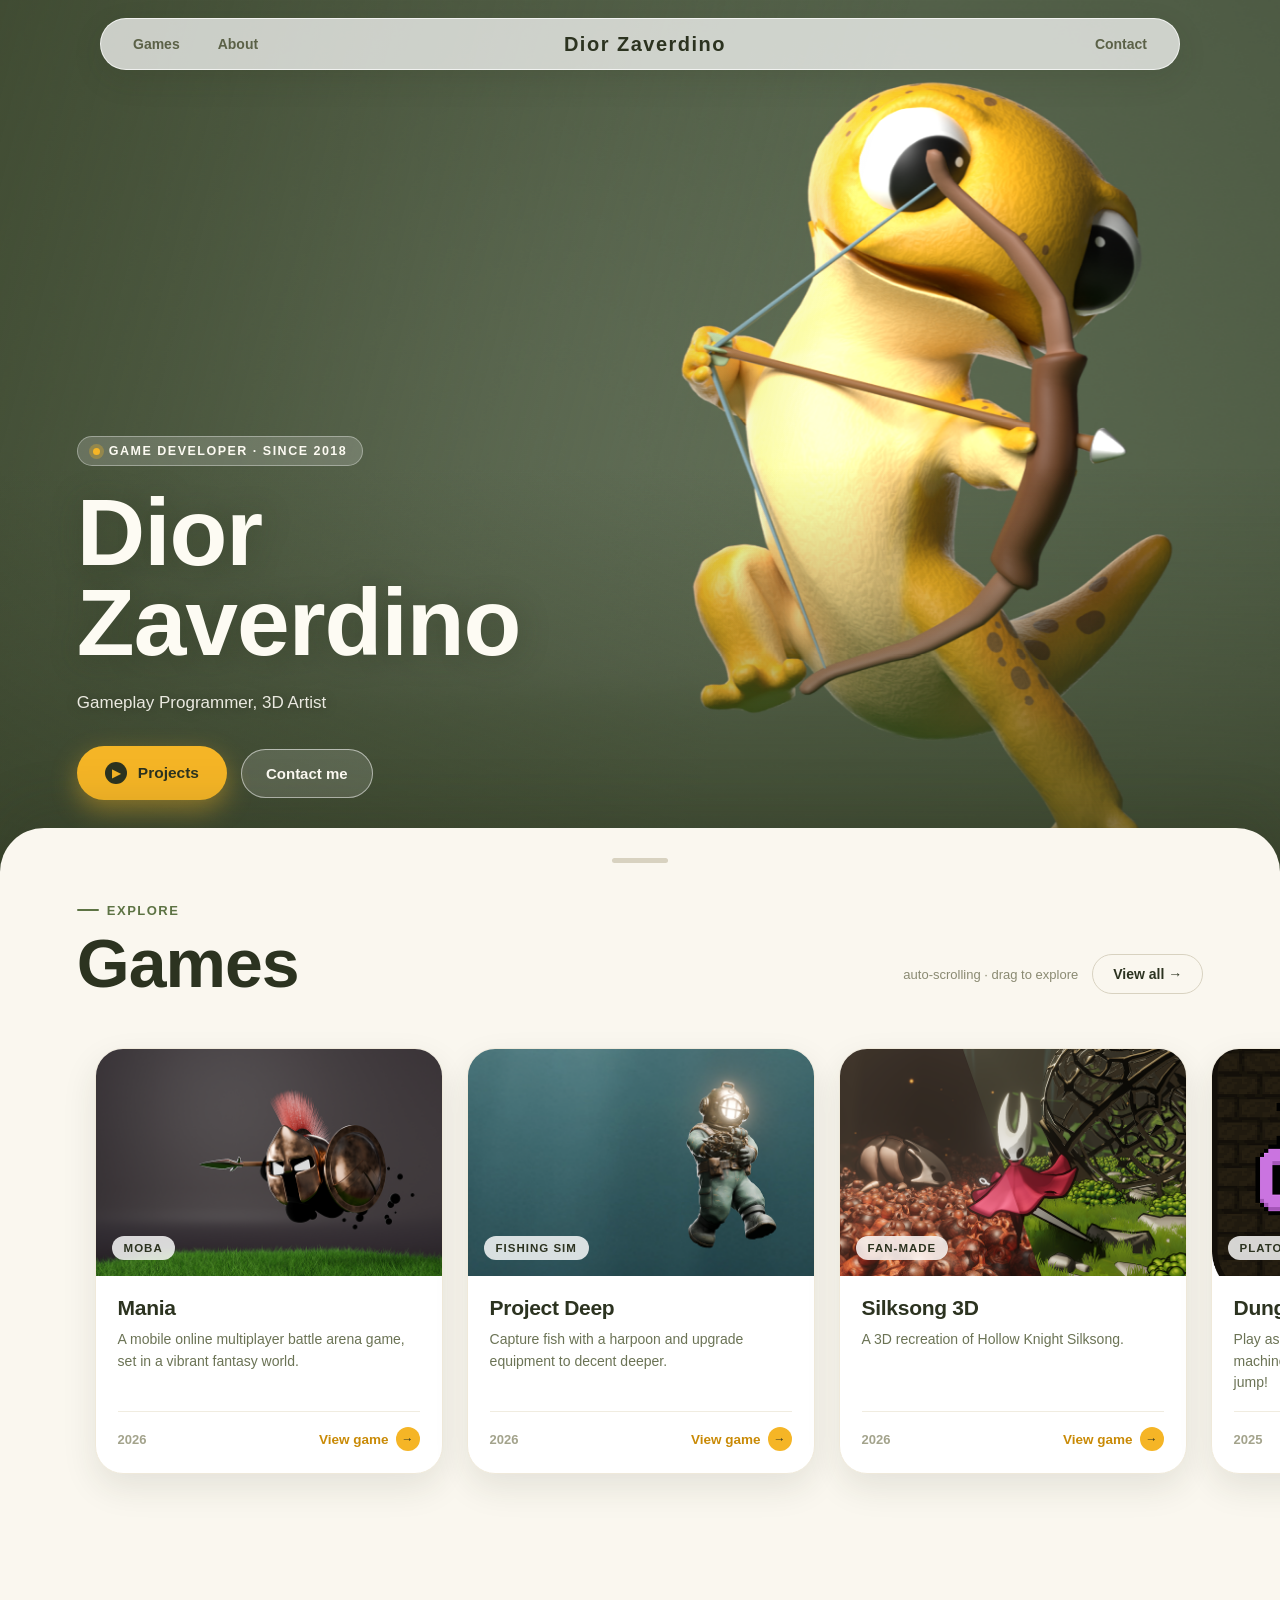
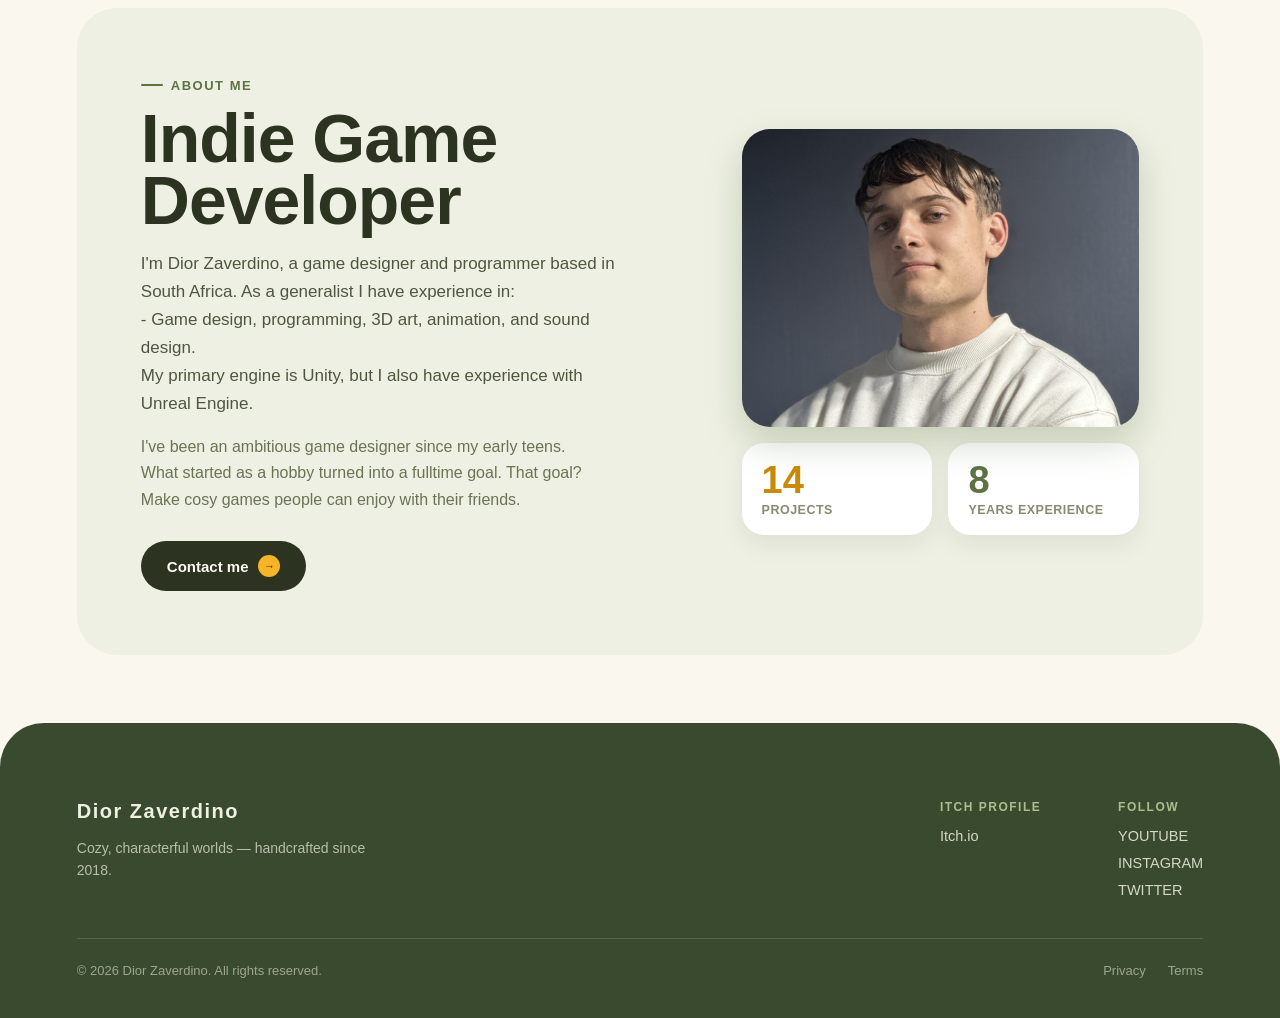
==== index.html @ ed62181d "Add files via upload" ====
<!DOCTYPE html>
<html>

<head>
  <meta charset="utf-8">
  <meta name="viewport" content="width=device-width, initial-scale=1">

  <link rel="preconnect" href="https://fonts.googleapis.com">
  <link rel="preconnect" href="https://fonts.gstatic.com" crossorigin>
  <link href="https://fonts.googleapis.com/css2?family=Fredoka:wght@400;500;600;700&family=Plus+Jakarta+Sans:wght@400;500;600;700&display=swap">

  <link rel="stylesheet" href="styles.css">

</head>

<body>
  
    <div id="wp-main">

      <!-- ===== NAV BAR ===== -->
      <header id="wp-navheader">
        <div id="wp-navbar">

          <nav class="wp-nav wp-navL">
            <a href="#wp-games" class="wp-navbutton">Games</a>
            <a href="#about" class="wp-navbutton">About</a>
          </nav>

          <!-- logo -->
          <a href="#" id="wp-logo">
            <span class="wp-logomark">

            </span>
            <span class="wp-wordmark">Dior Zaverdino</span>
          </a>
           
          <nav class="wp-nav wp-navR">
            <a href="pages/contactpage.html" class="wp-navbutton">Contact</a>
          </nav>

        </div>
      </header>

      <!-- ===== HERO ===== -->
      <section id="wp-hero">

        <!-- Background -->
        <div id="wp-hero-bg"></div>

        <!-- left + bottom legibility scrim -->
        <div class="wp-hero-scrim"></div>
        <div class="wp-hero-scrim-btm"></div>

        <!-- Bottom Left text (H2 + H1 + p + 2 buttons)-->
        <div id="wp-hero-text">
          <div class="wp-herotext1 wp-hero-textin">
            <span id="wp-herodot"></span>
            GAME DEVELOPER · SINCE 2018
          </div>
          <h1 class="wp-hero-textin">
            Dior Zaverdino
          </h1>
          <p class="wp-hero-textin">
            Gameplay Programmer, 3D Artist
          </p>
          <div class="wp-hero-buttons wp-hero-textin">
            <a href="pages/gamelibrary.html" id="wp-hero-button1">
              <span class="wp-ico wp-ico--22 wp-ico--dark">▶</span>
              Projects
            </a>
            <a href="pages/contactpage.html" id="wp-hero-button2">
              Contact me
            </a>
          </div>
        </div>

        <!-- scroll prompt 
        <div id="wp-hero-scrollprompt">
          SCROLL
          <span class="wp-ico wp-ico--26 wp-ico--ring">↓</span>
        </div> -->
      </section>

      <!-- ===== GAMES ===== -->
      <section id="wp-games">

        <div id="wp-games-bar"></div>

        <!-- heading row -->
        <div class="wp-reveal wp-games-head">
          <div>
            <div class="wp-eyebrow">
              <span class="wp-eyebrow-dash"></span>
              EXPLORE
            </div>
            <h2>Games</h2>
          </div>
          <div class="wp-games-head-right">
            <span class="wp-games-meta">auto-scrolling · drag to explore</span>
            <a href="pages/gamelibrary.html" class="wp-btn-outline">View all →</a>
          </div>
        </div>

        <!-- side-scroll cards (auto-scroll + loop + drag) -->
        <div class="wp-scroll wp-games-scroller wp-reveal">
          <div class="wp-games-scroller-inner">

          <template class="wp-card-template">
            <a href="" class="wp-card-link wp-card">
              <!-- card key art -->
              <div class="wp-card-art">
                <span class="wp-card-tag">Game Tag</span>
              </div>
              <!-- card body -->
              <div class="wp-card-body">
                <div class="wp-heading wp-card-title">Title</div>
                <p class="wp-card-desc">Description</p>
                <div class="wp-card-foot">
                  <span class="wp-card-year">Year</span>
                  <span class="wp-card-cta">View game
                    <span class="wp-ico wp-ico--24 wp-ico--yellow">→</span>
                  </span>
                </div>
              </div>
            </a>
          </template>

          </div>
        </div>

        <!-- ===== ABOUT ===== -->
        <div id="about" class="wp-reveal wp-about-wrap">
          <div id="wp-about-grid">
            <div>
              <div class="wp-eyebrow">
                <span class="wp-eyebrow-dash"></span>ABOUT ME
              </div>
              <h2 class="wp-heading wp-about-title">
                Indie Game Developer
              </h2>
              <p class="wp-about-lead">
                I'm Dior Zaverdino, a game designer and programmer based in South Africa.
                As a generalist I have experience in: <br>
                 - Game design, programming, 3D art, animation, and sound design. <br>
                My primary engine is Unity, but I also have experience with Unreal Engine.
              </p>
              <p class="wp-about-text">
                I've been an ambitious game designer since my early teens.
                What started as a hobby turned into a fulltime goal.
                That goal? Make cosy games people can enjoy with their friends.
              </p>
              <a href="pages/contactpage.html" class="wp-btn wp-btn--dark wp-cta-about">Contact me
                <span class="wp-ico wp-ico--22 wp-ico--yellow">→</span>
              </a>
            </div>
            <div class="wp-about-col">
              <div id="wp-about-photo"></div>
              <div class="wp-stat-row">
                <div class="wp-stat">
                  <div class="wp-heading wp-stat-num wp-stat-num--amber">14</div>
                  <div class="wp-stat-label">PROJECTS</div>
                </div>
                <div class="wp-stat">
                  <div class="wp-heading wp-stat-num wp-stat-num--green">8</div>
                  <div class="wp-stat-label">YEARS EXPERIENCE</div>
                </div>
              </div>
            </div>
          </div>
        </div>
      </section>

      <!-- ===== FOOTER ===== -->
      <footer class="wp-footer">
        <div class="wp-reveal wp-footer-top">
          <div class="wp-footer-brand">
            <div class="wp-footer-logo">
              <span class="wp-wordmark">Dior Zaverdino</span>
            </div>
            <p class="wp-footer-tag">Cozy, characterful
              worlds — handcrafted since 2018.</p>
          </div>
          <div class="wp-footer-cols">
            <div class="wp-footer-col">
              <span class="wp-footer-coltitle">ITCH PROFILE</span>
                <a href="https://abovetuna.itch.io/" class="wp-footer-link">Itch.io</a>
            </div>
            <div class="wp-footer-col">
              <span class="wp-footer-coltitle">FOLLOW</span>
              <a href="https://www.youtube.com/@abovetuna" class="wp-footer-link">YOUTUBE</a>
              <a href="https://www.instagram.com/abovetuna/" class="wp-footer-link">INSTAGRAM</a>
              <a href="https://twitter.com/abovetuna1" class="wp-footer-link">TWITTER</a>
            </div>
          </div>
        </div>
        <div class="wp-footer-bottom">
          <span>© 2026 Dior Zaverdino. All rights reserved.</span>
          <span class="wp-footer-legal"><a href="#">Privacy</a><a href="#">Terms</a></span>
        </div>
      </footer>

    </div>

    <script src="scripts/home.js" type="module"></script>
    <script src="scripts/data.js" type="module"></script>

</body>

</html>
---- styles.css ----
/*---Tokens---*/
:root {
    /* shared horizontal page gutter, used across every section */
    --wp-gutter: clamp(24px, 6vw, 84px);
}


/*---Page---*/
* {
    box-sizing: border-box;
}
html, body {
    margin: 0;
    padding: 0;
}
body {
    background: #efe9da;
}

#wp-main,
.wp-main {
    position: relative;
    background: #faf7ef;
    color: #2c3320;
    font-family: 'Plus Jakarta Sans', sans-serif;
    overflow-x: hidden;
    min-height: 100vh;
}
.wp-reveal {
    opacity: 0;
    transform: translateY(30px);
    animation: wprise .85s cubic-bezier(.2, .7, .3, 1) both;
}
.wp-reveal.wp-in {
    opacity: 1;
    transform: translateY(0);
}

@keyframes wprise {
    0% { opacity: 0; transform: translateY(30px); }
    100% { opacity: 1; transform: translateY(0); }
}



/*=================================================================
  Reusable components (shared by both pages)
=================================================================*/

/*---Brand: wordmark + concentric "target" logo mark---*/
.wp-wordmark {
    font-family: 'Fredoka', sans-serif;
    font-weight: 700;
    font-size: 20px;
    letter-spacing: 1.5px;
}
/* Fredoka display type for headings & big numbers */
.wp-heading {
    font-family: 'Fredoka', sans-serif;
    font-weight: 600;
}

/*---Section eyebrow label (dash + caption)---*/
.wp-eyebrow {
    display: inline-flex;
    align-items: center;
    gap: 8px;
    color: #5d7344;
    font-size: 13px;
    font-weight: 700;
    letter-spacing: 1.5px;
    margin-bottom: 14px;
}
.wp-eyebrow-dash {
    width: 22px;
    height: 2px;
    background: #5d7344;
    border-radius: 2px;
}

/*---Pill buttons---*/
.wp-btn {
    display: inline-flex;
    align-items: center;
    gap: 10px;
    text-decoration: none;
    font-weight: 600;
    border-radius: 999px;
}
.wp-btn--dark   { background: #2c3320; color: #fdfbf3; }
.wp-btn--yellow { background: #f5b526; color: #2c3320; }
.wp-btn--glass  { background: rgba(255,255,255,.85); color: #2c3320; }

/* outlined pill ("View all") */
.wp-btn-outline {
    display: inline-flex;
    align-items: center;
    text-decoration: none;
    color: #2c3320;
    font-weight: 600;
    font-size: 14px;
    border: 1.5px solid #d8d2c0;
    padding: 11px 20px;
    border-radius: 999px;
    transition: background .16s ease;
}
.wp-btn-outline:hover {
    background: #f1ede1;
}

/* per-button sizing built on .wp-btn */
.wp-cta-about    { padding: 14px 26px; font-size: 15px; transition: transform .18s ease; }
.wp-cta-about:hover { transform: translateY(-3px); }
.wp-cta-wishlist { padding: 16px 28px; font-weight: 700; font-size: 15.5px; box-shadow: 0 12px 28px rgba(44,51,32,.3); }
.wp-cta-trailer  { gap: 9px; padding: 15px 24px; font-size: 15px; }
.wp-cta-navwish  { padding: 9px 20px; font-weight: 700; font-size: 14px; }
/* full-width buy button keeps its own block layout */
.wp-cta-buy {
    display: flex;
    align-items: center;
    justify-content: center;
    gap: 9px;
    text-decoration: none;
    background: #f5b526;
    color: #2c3320;
    padding: 15px;
    margin-top: 22px;
    font-weight: 700;
    font-size: 15px;
    border-radius: 999px;
    box-shadow: 0 10px 24px rgba(245,181,38,.4);
}

/*---Small round icon badge (arrows / play glyphs)---*/
.wp-ico {
    display: inline-flex;
    align-items: center;
    justify-content: center;
    border-radius: 50%;
}
.wp-ico--yellow { background: #f5b526; color: #2c3320; }
.wp-ico--dark   { background: #2c3320; color: #f5b526; }
.wp-ico--light  { background: #f1ede1; }
.wp-ico--ring   { border: 1.5px solid rgba(253,251,243,.7); }
.wp-ico--22 { width: 22px; height: 22px; font-size: 11px; }
.wp-ico--24 { width: 24px; height: 24px; font-size: 12px; }
.wp-ico--26 { width: 26px; height: 26px; font-size: 13px; }


/*=================================================================
  Hero (home page)
=================================================================*/

#wp-hero {
    position: sticky;
    top: 0;
    height: 100vh;
    min-height: 620px;
    overflow: hidden;
    z-index: 1;
    display: flex;
    flex-direction: column;
    justify-content: flex-end;
}

#wp-hero-bg {
    position: absolute;
    inset: -5% -5% -5% -5%;
    background-image: url('assets/hero-archer.png');
    background-size: cover;
    background-position: 72% center;
    will-change: transform;
    transform: scale(1.06);
}

/* legibility scrims */
.wp-hero-scrim {
    position: absolute;
    inset: 0;
    background: linear-gradient(105deg, rgba(60,71,44,.62) 0%, rgba(60,71,44,.28) 34%, rgba(60,71,44,0) 60%);
}
.wp-hero-scrim-btm {
    position: absolute;
    left: 0;
    right: 0;
    bottom: 0;
    height: 48%;
    background: linear-gradient(to top, rgba(52,62,38,.66), rgba(52,62,38,0));
}

#wp-hero-text {
    position: relative;
    z-index: 2;
    padding: 0 var(--wp-gutter) clamp(100px, 9vh, 110px);
    max-width: 760px;
    will-change: transform, opacity;
}
.wp-hero-textin {
    animation-delay: .25s;
    animation: wprise .85s cubic-bezier(.2, .7, .3, 1) both;
}
.wp-herotext1 {
    display: inline-flex;
    align-items: center;
    gap: 9px;
    background: rgba(255,255,255,.18);
    border: 1px solid rgba(255,255,255,.35);
    backdrop-filter: blur(6px);
    -webkit-backdrop-filter: blur(6px);
    color: #fdfbf3;
    font-size: 12.5px;
    font-weight: 600;
    letter-spacing: 1.5px;
    padding: 7px 15px;
    border-radius: 999px;
    margin-bottom: 22px;
}
#wp-herodot {
    width: 7px;
    height: 7px;
    border-radius: 50%;
    background: #f5b526;
    box-shadow: 0 0 0 4px rgba(245,181,38,.3);
}
#wp-hero h1 {
    animation-delay: .4s;
    font-family: 'Fredoka', sans-serif;
    font-weight: 600;
    font-size: clamp(48px, 7.4vw, 102px);
    line-height: .95;
    margin: 0 0 22px;
    color: #fdfbf3;
    text-shadow: 0 2px 30px rgba(40,48,28,.35);
    letter-spacing: -1px;
}
#wp-hero p {
    animation-delay: .55s;
    margin: 0 0 30px;
    max-width: 440px;
    font-size: 17px;
    line-height: 1.55;
    color: rgba(253,251,243,.9);
    text-shadow: 0 1px 12px rgba(40,48,28,.4);
}

.wp-hero-buttons {
    display: flex;
    align-items: center;
    gap: 14px;
    flex-wrap: wrap;
    animation-delay: .7s;
}
#wp-hero-button1 {
    display: inline-flex;
    align-items: center;
    gap: 11px;
    background: #f5b526;
    color: #2c3320;
    text-decoration: none;
    padding: 16px 28px;
    font-weight: 700;
    font-size: 15.5px;
    border-radius: 999px;
    box-shadow: 0 10px 26px rgba(245,181,38,.45);
    transition: transform .18s ease, box-shadow .18s ease;
}
#wp-hero-button1:hover {
    transform: translateY(-3px);
    box-shadow: 0 16px 34px rgba(245,181,38,.55);
}
#wp-hero-button1::selection {
    color: #2c3320;
    border-radius: 999px;
    background: #f5b526;
}
#wp-hero-button2 {
    display: inline-flex;
    align-items: center;
    gap: 9px;
    background: rgba(255,255,255,.14);
    border: 1.5px solid rgba(255,255,255,.55);
    color: #fdfbf3;
    text-decoration: none;
    padding: 15px 24px;
    font-weight: 600;
    font-size: 15px;
    border-radius: 999px;
    backdrop-filter: blur(6px);
    -webkit-backdrop-filter: blur(6px);
    transition: background .18s ease;
}
#wp-hero-button2:hover {
    background: rgba(255,255,255,.26);
}
#wp-hero-button2::selection {
    color: #fdfbf3;
    border-radius: 999px;
    background: rgba(255,255,255,.55);
}

#wp-hero-scrollprompt {
    position: absolute;
    bottom: 36px;
    left: 50%;
    transform: translateX(-50%);
    display: flex;
    flex-direction: column;
    align-items: center;
    gap: 6px;
    color: rgba(253,251,243,.85);
    font-size: 11px;
    font-weight: 600;
    letter-spacing: 2px;
    animation: wpbob 1.9s ease-in-out infinite;
}


/*=================================================================
  Header capsule / nav (shared by both pages)
=================================================================*/
#wp-navheader {
    position: fixed;
    top: 18px;
    left: 50%;
    transform: translateX(-50%);
    z-index: 40;
    width: min(1080px, calc(100% - 28px));
    animation: wpdrop .7s cubic-bezier(.2,.7,.3,1) .15s both;
}
#wp-navbar {
    display: grid;
    grid-template-columns: 1fr auto 1fr;
    align-items: center;
    gap: 16px;
    background: rgba(255,255,255,.72);
    backdrop-filter: blur(14px);
    -webkit-backdrop-filter: blur(14px);
    border: 1px solid rgba(255,255,255,.7);
    border-radius: 28px;
    padding: 9px 16px;
    box-shadow: 0 10px 30px rgba(44,51,32,.12);
}
#wp-logo {
    display: flex;
    align-items: center;
    gap: 10px;
    justify-self: center;
    text-decoration: none;
    color: #2c3320;
}
.wp-nav{
    display: flex;
    align-items: center;
    gap: 6px;
}
.wp-navL {
    justify-self: start;
}
.wp-navR {
    justify-self: end;
}
.wp-navbutton {
    text-decoration: none;
    color: #5b6147;
    font-size: 14px;
    font-weight: 600;
    padding: 8px 16px;
    border-radius: 999px;
}
.wp-navbutton:hover {
    background: #f1ede1;
    color: #2c3320;
}
.wp-navbutton::selection {
    color: #2c3320;
    border-radius: 999px;
    background: #f5b526;
}
/* game-page nav: "All games" back link */
.wp-navlink-back {
    display: inline-flex;
    align-items: center;
    gap: 9px;
    text-decoration: none;
    color: #2c3320;
    font-size: 14px;
    font-weight: 600;
}


/*=================================================================
  Games section + cards (home page)
=================================================================*/
/*---Horizontal scroller (games + screenshots)---*/
.wp-scroll {
    display: flex;
    overflow-x: auto;
}
.wp-scroll::-webkit-scrollbar {
    height: 0;
}
.wp-games-scroller {
    gap: 24px;
    padding: 16px var(--wp-gutter) 28px;
    cursor: grab;
    user-select: none;
}
.wp-games-scroller-inner {
    display: flex;
    gap: 24px;
    padding: 16px var(--wp-gutter) 28px;
    cursor: grab;
    user-select: none;
    -webkit-user-drag: none;
}
/* while actively dragging the row, show the grabbing cursor */
.wp-games-scroller-inner.is-grabbing {
    cursor: grabbing;
}

#wp-games {
    position: relative;
    z-index: 2;
    margin-top: -8vh;
    background: #faf7ef;
    border-radius: 44px 44px 0 0;
    box-shadow: 0 -22px 50px rgba(44,51,32,.16);
    padding: 14px 0 96px;
}
#wp-games-bar {
    width: 56px;
    height: 5px;
    background: #d8d2c0;
    border-radius: 999px;
    margin: 16px auto 0;
}
#wp-games h2 {
    font-family: 'Fredoka', sans-serif;
    font-weight: 600;
    font-size: clamp(40px, 5.5vw, 68px);
    line-height: .92;
    margin: 0;
    letter-spacing: -1px;
}

.wp-games-head {
    display: flex;
    align-items: flex-end;
    justify-content: space-between;
    gap: 20px;
    padding: 34px var(--wp-gutter) 22px;
    flex-wrap: wrap;
}
.wp-games-head-right {
    display: flex;
    align-items: center;
    gap: 14px;
}
.wp-games-meta {
    font-size: 13px;
    color: #8a8a72;
    font-weight: 500;
}

/* game card */
.wp-card {
    flex: 0 0 348px;
    text-decoration: none;
    color: #2c3320;
    background: #ffffff;
    border-radius: 28px;
    display: flex;
    flex-direction: column;
    overflow: hidden;
    box-shadow: 0 14px 34px rgba(44,51,32,.1);
    border: 1px solid #efe9da;
    transition: transform .22s cubic-bezier(.2,.7,.3,1), box-shadow .22s ease;
}
.wp-card:hover {
    transform: translateY(-7px);
    box-shadow: 0 26px 50px rgba(44,51,32,.18);
}
.wp-card-link {
    text-decoration: none;
    user-select: none;
    -webkit-user-drag: none;
}
.wp-card-art {
    position: relative;
    aspect-ratio: 16 / 10.5;

    background: rgb(68, 149, 68);
    background-size: cover;
    background-position: center center;
    background-repeat: no-repeat;
    background-attachment: fixed;

    display: flex;
    align-items: flex-end;
    padding: 16px;
    overflow: hidden;
}
.wp-card-tag {
    position: relative;
    font-size: 11.5px;
    font-weight: 700;
    letter-spacing: 1px;
    color: #2c3320;
    background: rgba(255,255,255,.82);
    backdrop-filter: blur(4px);
    -webkit-backdrop-filter: blur(4px);
    padding: 6px 12px;
    border-radius: 999px;
}
.wp-card-body {
    padding: 20px 22px 22px;
    display: flex;
    flex-direction: column;
    gap: 9px;
    flex: 1;
}
.wp-card-title {
    font-size: 21px;
    letter-spacing: -.3px;
}
.wp-card-desc {
    margin: 0;
    font-size: 14px;
    line-height: 1.55;
    color: #6b7355;
    flex: 1;
}
.wp-card-foot {
    display: flex;
    align-items: center;
    justify-content: space-between;
    margin-top: 8px;
    padding-top: 15px;
    border-top: 1px solid #f0ece0;
}
.wp-card-year {
    font-size: 13px;
    color: #a3a38c;
    font-weight: 600;
}
.wp-card-cta {
    display: inline-flex;
    align-items: center;
    gap: 7px;
    font-size: 13.5px;
    font-weight: 700;
    color: #c98a06;
}


/*=================================================================
  About section (home page)
=================================================================*/
.wp-about-wrap {
    margin-top: 78px;
    padding: 0 var(--wp-gutter);
}
#wp-about-grid {
    background: #eef0e3;
    border-radius: 40px;
    padding: clamp(34px, 5vw, 64px);
    display: grid;
    grid-template-columns: 1.35fr 1fr;
    gap: clamp(32px, 5vw, 64px);
    align-items: center;
}
.wp-about-title {
    font-size: clamp(34px, 4.4vw, 56px);
    line-height: 1;
    margin: 0px;
    letter-spacing: -1px;
}
.wp-about-lead {
    margin: 18px 0 16px;
    font-size: 17px;
    line-height: 1.65;
    color: #4f5640;
    max-width: 52ch;
}
.wp-about-text {
    margin: 0 0 28px;
    font-size: 16px;
    line-height: 1.65;
    color: #6b7355;
    max-width: 52ch;
}
.wp-about-col {
    display: flex;
    flex-direction: column;
    gap: 16px;
}
#wp-about-photo {
    aspect-ratio: 4 / 3;
    border-radius: 28px;
    overflow: hidden;
    background: url('assets/aboutphoto.jpg') no-repeat center center;
    background-size: cover;
    display: flex;
    align-items: center;
    justify-content: center;
    position: relative;
    box-shadow: 0 16px 36px rgba(95,118,72,.28);
}
.wp-about-emoji {
    font-family: 'Fredoka', sans-serif;
    font-size: 56px;
}
.wp-stat-row {
    display: flex;
    gap: 16px;
}
.wp-stat {
    flex: 1;
    background: #fff;
    border-radius: 22px;
    padding: 18px 20px;
    box-shadow: 0 10px 24px rgba(44,51,32,.08);
}
.wp-stat-num {
    font-size: 38px;
    line-height: 1;
}
.wp-stat-num--amber { color: #c98a06; }
.wp-stat-num--green { color: #5d7344; }
.wp-stat-label {
    font-size: 12.5px;
    font-weight: 600;
    color: #8a8a72;
    margin-top: 4px;
    letter-spacing: .5px;
}


/*=================================================================
  Footer (home page)
=================================================================*/
.wp-footer {
    position: relative;
    z-index: 2;
    background: #3a4a2e;
    color: #eef0e3;
    border-radius: 44px 44px 0 0;
    margin-top: -28px;
    padding: clamp(48px, 6vw, 80px) var(--wp-gutter) 40px;
}
.wp-footer-top {
    display: flex;
    align-items: flex-start;
    justify-content: space-between;
    gap: 32px;
    flex-wrap: wrap;
    padding-bottom: 40px;
    border-bottom: 1px solid rgba(255,255,255,.14);
}
.wp-footer-brand {
    max-width: 320px;
}
.wp-footer-logo {
    display: flex;
    align-items: center;
    gap: 10px;
    margin-bottom: 14px;
}
.wp-footer-tag {
    margin: 0;
    font-size: 14px;
    line-height: 1.6;
    color: rgba(238,240,227,.7);
}
.wp-footer-cols {
    display: flex;
    gap: clamp(36px, 6vw, 80px);
    flex-wrap: wrap;
}
.wp-footer-col {
    display: flex;
    flex-direction: column;
    gap: 11px;
}
.wp-footer-coltitle {
    font-size: 12px;
    font-weight: 700;
    letter-spacing: 1.5px;
    color: #aebd8f;
    margin-bottom: 3px;
}
.wp-footer-link {
    text-decoration: none;
    color: rgba(238,240,227,.85);
    font-size: 14.5px;
}
.wp-footer-bottom {
    display: flex;
    align-items: center;
    justify-content: space-between;
    gap: 16px;
    flex-wrap: wrap;
    padding-top: 24px;
    font-size: 13px;
    color: rgba(238,240,227,.55);
}
.wp-footer-legal {
    display: flex;
    gap: 22px;
}
.wp-footer-legal a {
    color: rgba(238,240,227,.55);
    text-decoration: none;
}
.wp-footer-link:hover,
.wp-footer-legal a:hover {
    color: #f5b526;
}


/*=================================================================
  Game detail page (pagegame.html)
=================================================================*/

/* entrance animation for hero items */
.wp-hero-in {
    animation: wprise .85s cubic-bezier(.2, .7, .3, 1) both;
}
.wp-delay-1 { animation-delay: .25s; }
.wp-delay-2 { animation-delay: .4s; }
.wp-delay-3 { animation-delay: .55s; }

/* hero */
.wp-game-hero {
    position: relative;
    height: 74vh;
    min-height: 460px;
    overflow: hidden;
    display: flex;
    flex-direction: column;
    justify-content: flex-end;
    background: var(--art);
}
/* parallax background layer — translated on scroll by pagegame.js.
   Mirrors #wp-hero-bg: oversized + scaled so the translate never reveals edges */
#wp-game-hero-bg {
    position: absolute;
    inset: -5% -5% -5% -5%;
    background-size: cover;
    background-position: center;
    background-repeat: no-repeat;
    will-change: transform;
    transform: scale(1.06);
}
.wp-game-hero-scrim {
    position: absolute;
    left: 0;
    right: 0;
    bottom: 0;
    height: 70%;
    background: linear-gradient(to top, rgba(44,51,32,.55), rgba(44,51,32,0));
}
.wp-game-hero-inner {
    position: relative;
    z-index: 2;
    padding: 0 var(--wp-gutter) clamp(40px, 6vh, 64px);
    max-width: 860px;
}
.wp-game-badge {
    display: inline-flex;
    align-items: center;
    gap: 9px;
    background: rgba(255,255,255,.85);
    color: #2c3320;
    font-size: 12.5px;
    font-weight: 700;
    letter-spacing: 1px;
    padding: 7px 15px;
    border-radius: 999px;
    margin-bottom: 18px;
}
.wp-game-title {
    font-size: clamp(48px, 8vw, 96px);
    line-height: .94;
    margin: 0 0 22px;
    color: #fdfbf3;
    letter-spacing: -1.5px;
    text-shadow: 0 2px 26px rgba(40,48,28,.3);
}
.wp-game-actions {
    display: flex;
    align-items: center;
    gap: 14px;
    flex-wrap: wrap;
}

/* overview + details grid */
#wp-detail-grid {
    display: grid;
    grid-template-columns: 1.7fr 1fr;
    gap: clamp(28px, 4vw, 56px);
    padding: clamp(44px, 6vw, 72px) var(--wp-gutter);
    align-items: start;
}
.wp-game-lead {
    font-size: 19px;
    line-height: 1.65;
    margin: 0 0 18px;
    max-width: 56ch;
    color: #3c4430;
}
.wp-game-text {
    font-size: 16px;
    line-height: 1.7;
    margin: 0;
    color: #6b7355;
    max-width: 56ch;
}
.wp-feature-row {
    display: flex;
    gap: 12px;
    flex-wrap: wrap;
    margin-top: 28px;
}
.wp-feature {
    background: #eef0e3;
    color: #4f5640;
    font-size: 13.5px;
    font-weight: 600;
    padding: 10px 18px;
    border-radius: 999px;
}
.wp-detail-card {
    background: #fff;
    border-radius: 28px;
    padding: 26px 26px 28px;
    box-shadow: 0 16px 38px rgba(44,51,32,.1);
    border: 1px solid #efe9da;
}
.wp-detail-title {
    font-size: 12.5px;
    font-weight: 700;
    letter-spacing: 1.5px;
    color: #a3a38c;
    margin-bottom: 18px;
}
.wp-detail-row {
    display: flex;
    justify-content: space-between;
    gap: 12px;
    padding: 12px 0;
    border-bottom: 1px solid #f0ece0;
    font-size: 14.5px;
}
.wp-detail-k { color: #8a8a72; }
.wp-detail-v { font-weight: 700; text-align: right; }

/* screenshots */
.wp-shots-section {
    padding: 8px 0 clamp(56px, 7vw, 88px);
}
.wp-shots-head {
    margin-bottom: 0;
    padding: 0 var(--wp-gutter) 18px;
}
.wp-shots-scroll {
    gap: 18px;
    padding: 0 var(--wp-gutter) 22px;
    scroll-snap-type: x mandatory;
}
.wp-shot {
    scroll-snap-align: start;
    flex: 0 0 min(520px, 80vw);
    aspect-ratio: 16 / 9;
    border-radius: 24px;
    background: var(--shot);
    position: relative;
    overflow: hidden;
    box-shadow: 0 14px 32px rgba(44,51,32,.12);
}

/* footer */
.wp-game-footer {
    background: #3a4a2e;
    color: #eef0e3;
    border-radius: 44px 44px 0 0;
    padding: clamp(40px, 5vw, 64px) var(--wp-gutter);
    display: flex;
    align-items: center;
    justify-content: space-between;
    flex-wrap: wrap;
    gap: 16px;
}
.wp-game-footer-back {
    display: flex;
    align-items: center;
    gap: 10px;
    text-decoration: none;
    color: #eef0e3;
}
.wp-game-copyright {
    font-size: 13px;
    color: rgba(238,240,227,.55);
}


/*=================================================================
  Contact page (contactpage.html)
=================================================================*/
.wp-contact {
    padding: clamp(120px, 16vh, 168px) var(--wp-gutter) clamp(64px, 8vw, 104px);
}
.wp-contact-grid {
    display: grid;
    grid-template-columns: 1fr 1.05fr;
    gap: clamp(36px, 5vw, 72px);
    align-items: start;
    max-width: 1080px;
    margin: 0 auto;
}

/* intro column */
.wp-contact-title {
    font-size: clamp(40px, 5.6vw, 72px);
    line-height: .95;
    margin: 0 0 18px;
    letter-spacing: -1.5px;
}
.wp-contact-lead {
    margin: 0 0 30px;
    font-size: 17px;
    line-height: 1.65;
    color: #4f5640;
    max-width: 46ch;
}
.wp-contact-points {
    list-style: none;
    margin: 0;
    padding: 0;
    display: flex;
    flex-direction: column;
    gap: 16px;
}
.wp-contact-point {
    display: flex;
    align-items: center;
    gap: 12px;
    font-size: 15px;
    color: #4f5640;
}
.wp-contact-point a {
    color: #4f5640;
    text-decoration: none;
    font-weight: 600;
}
.wp-contact-point a:hover {
    color: #c98a06;
}

/* form card */
.wp-contact-card {
    background: #fff;
    border-radius: 32px;
    padding: clamp(26px, 3.4vw, 40px);
    box-shadow: 0 18px 44px rgba(44,51,32,.12);
    border: 1px solid #efe9da;
    display: flex;
    flex-direction: column;
    gap: 18px;
}
.wp-field {
    display: flex;
    flex-direction: column;
    gap: 7px;
}
.wp-label {
    font-size: 13px;
    font-weight: 700;
    letter-spacing: .4px;
    color: #5b6147;
}
.wp-input {
    font-family: inherit;
    font-size: 15px;
    color: #2c3320;
    background: #faf7ef;
    border: 1.5px solid #e4ddca;
    border-radius: 16px;
    padding: 13px 16px;
    width: 100%;
    transition: border-color .16s ease, box-shadow .16s ease, background .16s ease;
}
.wp-input::placeholder {
    color: #a3a38c;
}
.wp-input:focus {
    outline: none;
    background: #fff;
    border-color: #f5b526;
    box-shadow: 0 0 0 4px rgba(245,181,38,.22);
}
.wp-textarea {
    resize: vertical;
    min-height: 120px;
    line-height: 1.55;
}
select.wp-input {
    appearance: none;
    -webkit-appearance: none;
    background-image: url("data:image/svg+xml,%3Csvg xmlns='http://www.w3.org/2000/svg' width='12' height='8' viewBox='0 0 12 8'%3E%3Cpath fill='%235b6147' d='M1 1l5 5 5-5'/%3E%3C/svg%3E");
    background-repeat: no-repeat;
    background-position: right 16px center;
    padding-right: 40px;
    cursor: pointer;
}
.wp-input--invalid {
    border-color: #cf5a3a;
    background: #fff;
}
.wp-input--invalid:focus {
    border-color: #cf5a3a;
    box-shadow: 0 0 0 4px rgba(207,90,58,.18);
}
.wp-error {
    min-height: 15px;
    font-size: 12.5px;
    font-weight: 600;
    color: #cf5a3a;
}
.wp-contact-submit {
    justify-content: center;
    padding: 15px 26px;
    margin-top: 4px;
    font-weight: 700;
    font-size: 15.5px;
    border: none;
    cursor: pointer;
    box-shadow: 0 12px 28px rgba(245,181,38,.4);
    transition: transform .18s ease, box-shadow .18s ease;
}
.wp-contact-submit:hover:not(:disabled) {
    transform: translateY(-2px);
    box-shadow: 0 16px 34px rgba(245,181,38,.5);
}
.wp-contact-submit:disabled {
    opacity: .7;
    cursor: default;
}
.wp-contact-status {
    margin: 2px 0 0;
    min-height: 18px;
    font-size: 14px;
    font-weight: 600;
    color: #6b7355;
}
.wp-contact-status--ok {
    color: #5d7344;
}

@media (max-width: 760px) {
    .wp-contact-grid {
        grid-template-columns: 1fr;
    }
}


/*=================================================================
  Game Library page (gamelibrary.html)
=================================================================*/
.wp-library {
    padding: clamp(120px, 16vh, 168px) var(--wp-gutter) clamp(72px, 9vw, 112px);
    max-width: 1180px;
    margin: 0 auto;
}
.wp-library-head {
    display: flex;
    align-items: flex-end;
    justify-content: space-between;
    gap: 20px;
    flex-wrap: wrap;
    margin-bottom: clamp(28px, 4vw, 44px);
}
.wp-library-title {
    font-size: clamp(40px, 5.6vw, 72px);
    line-height: .95;
    margin: 0;
    letter-spacing: -1.5px;
}

/* vertical, wrapping grid — auto-fills rows of cards */
.wp-library-grid {
    display: grid;
    grid-template-columns: repeat(auto-fill, minmax(320px, 1fr));
    gap: clamp(20px, 2.6vw, 30px);
}
/* card sizing override: the shared .wp-card is built for the horizontal
   scroller (fixed 348px), so let it fill its grid cell here instead */
.wp-library-grid .wp-card {
    flex: initial;
    width: 100%;
}
/* art is shared with the scroller (background-attachment: fixed); in a
   multi-row grid that crops oddly, so pin each card's art to itself */
.wp-library-grid .wp-card-art {
    background-attachment: scroll !important;
}


/*---Other---*/
::selection {
    background: #f5b526;
    color: #2c3320;
}

/*---Page animations---*/
@keyframes wpbob {

    0%,
    100% {
        transform: translateY(0);
    }

    50% {
        transform: translateY(6px);
    }
}
@keyframes wpfloat {

    0%,
    100% {
        transform: translateY(0) rotate(0deg);
    }

    50% {
        transform: translateY(-10px) rotate(3deg);
    }
}
@keyframes wprise {
    from {
        opacity: 0;
        transform: translateY(28px);
    }

    to {
        opacity: 1;
        transform: translateY(0);
    }
}
@keyframes wpdrop {
    from {
        opacity: 0;
        transform: translate(-50%, -16px);
    }

    to {
        opacity: 1;
        transform: translate(-50%, 0);
    }
}


/*---Media Queries---*/

@media (prefers-reduced-motion: reduce) {

    .wp-hero-in,
    .wp-reveal {
        animation: none !important;
        transition: none !important;
        opacity: 1 !important;
        transform: none !important;
    }
}

/* ---- responsive: stack columns, text on its own line ---- */
@media (max-width: 760px) {
    #wp-nav {
        display: flex !important;
        flex-wrap: wrap;
        justify-content: center;
        row-gap: 9px;
        column-gap: 12px;
    }

    #wp-nav .wp-logo {
        order: -1;
        flex-basis: 100%;
        justify-content: center;
    }

    #wp-about-grid {
        grid-template-columns: 1fr !important;
        text-align: left;
    }
}

@media (max-width: 560px) {
    #wp-about-photo {
        aspect-ratio: 16/10 !important;
    }
}
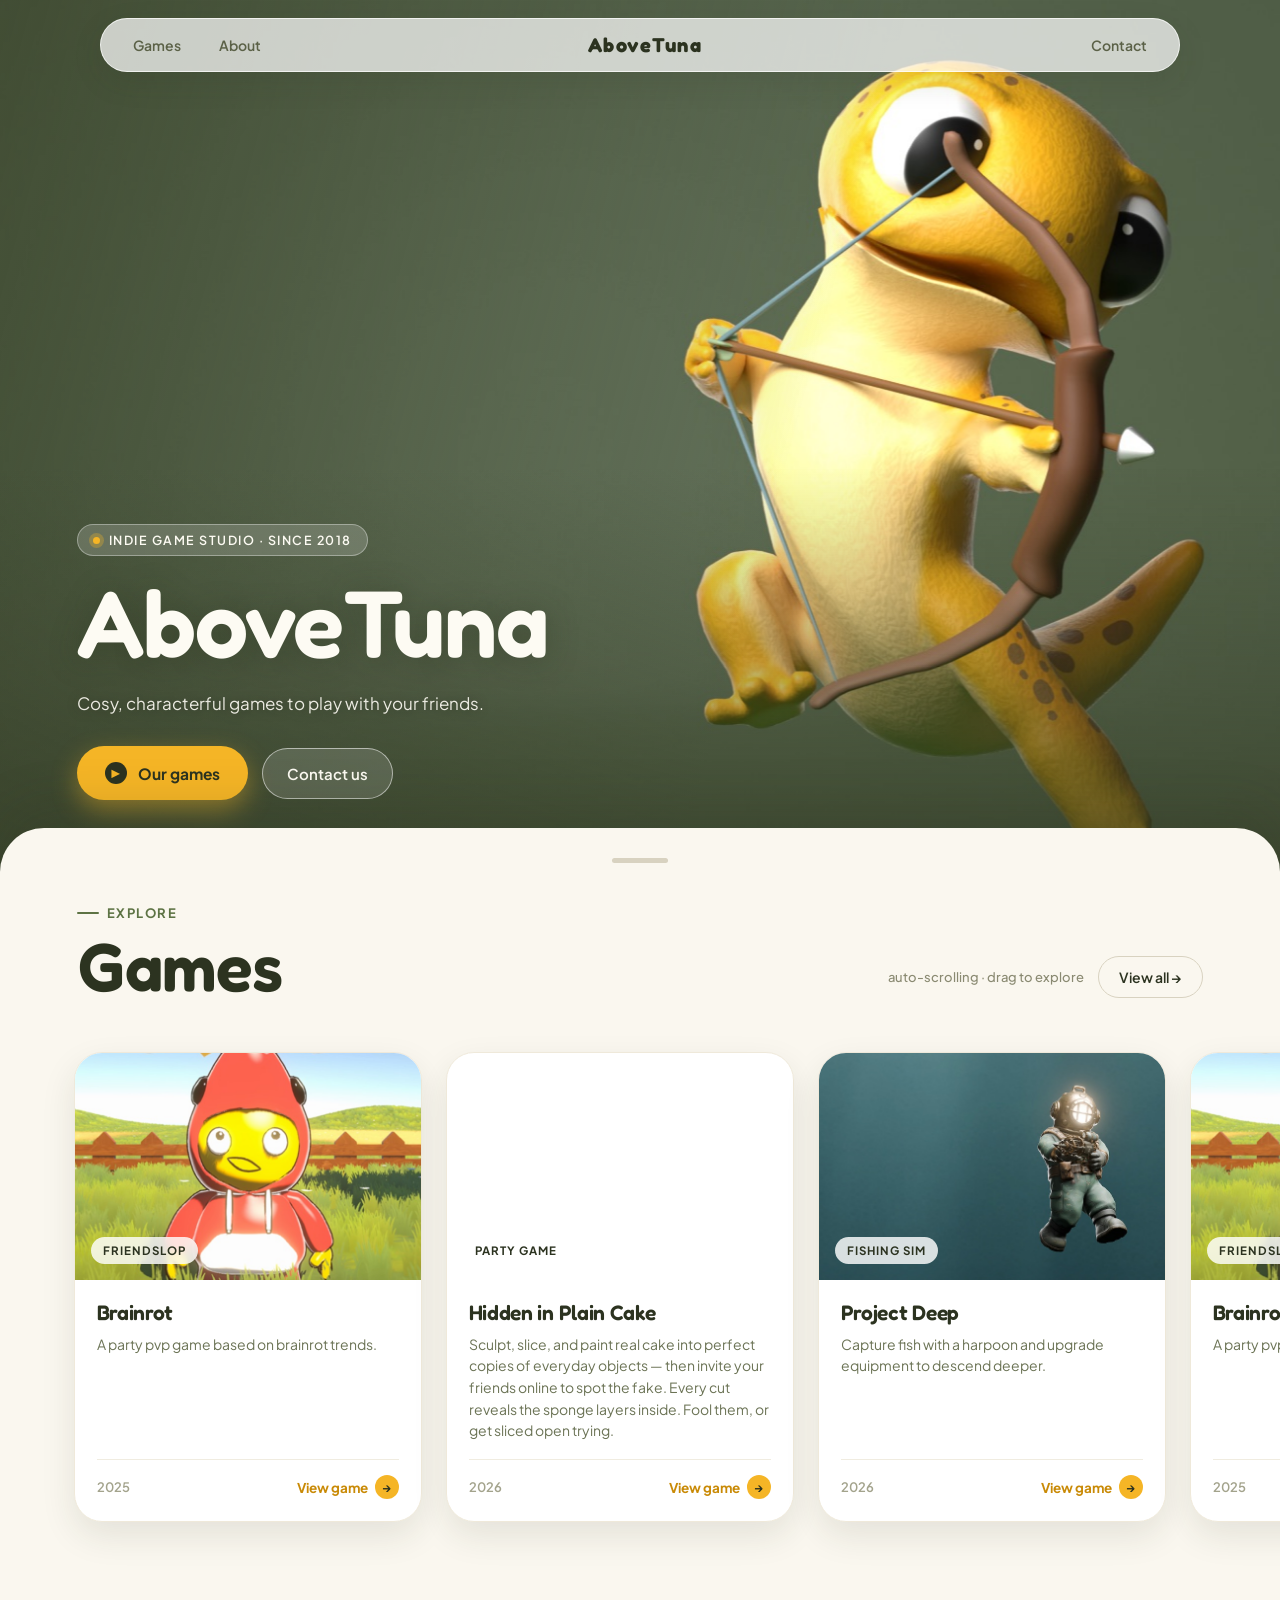
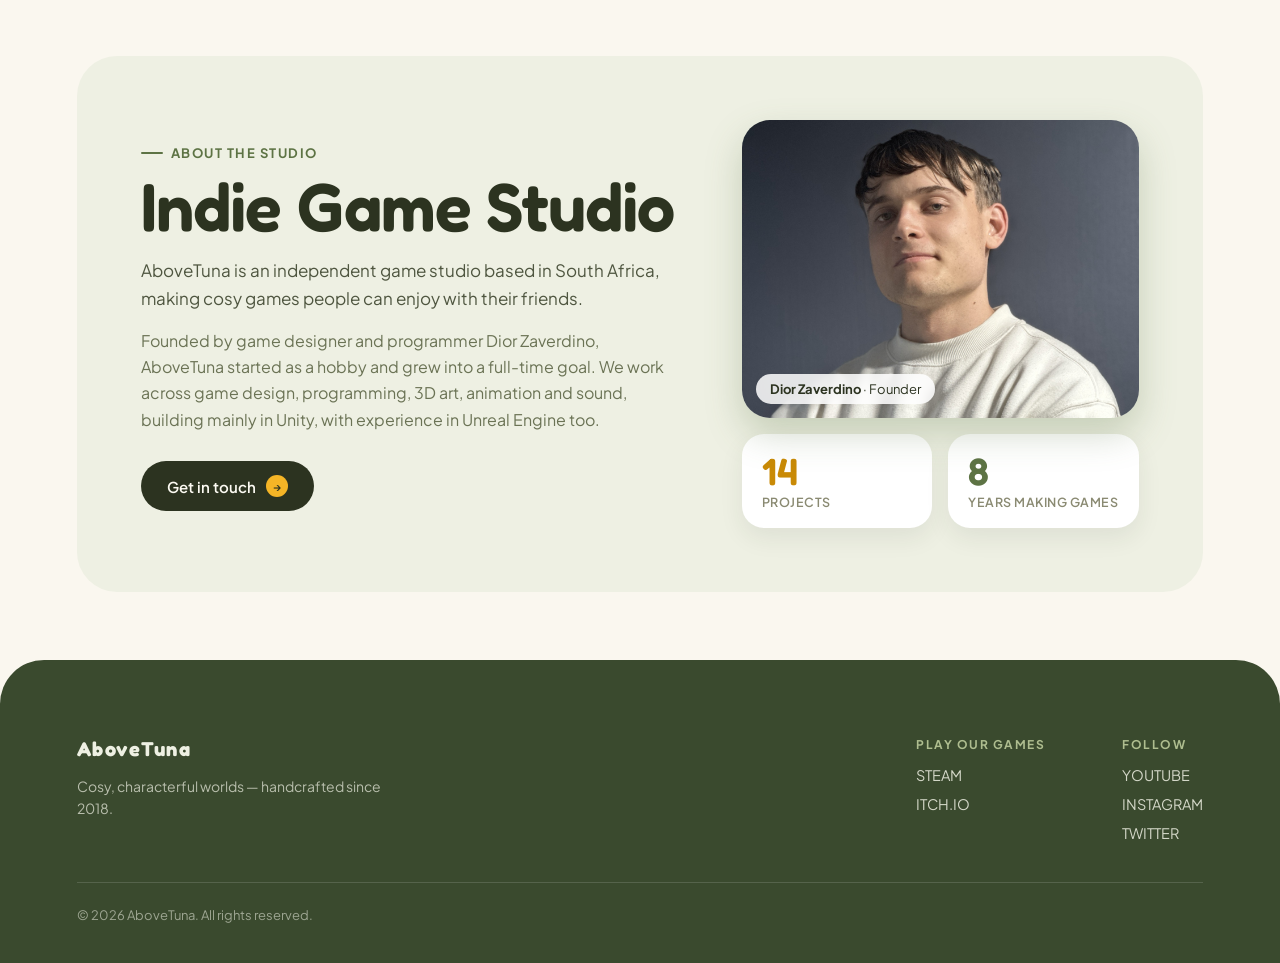
==== commit 43907411: "Rebrand as AboveTuna studio site, refresh games, and fix site issues - Rebrand from a personal portf" ====
--- a/index.html
+++ b/index.html
@@ -1,13 +1,15 @@
 <!DOCTYPE html>
-<html>
+<html lang="en">
 
 <head>
   <meta charset="utf-8">
   <meta name="viewport" content="width=device-width, initial-scale=1">
+  <title>AboveTuna — Indie Game Studio</title>
+  <meta name="description" content="AboveTuna is an independent game studio from South Africa, making cosy, characterful games to play with friends.">
 
   <link rel="preconnect" href="https://fonts.googleapis.com">
   <link rel="preconnect" href="https://fonts.gstatic.com" crossorigin>
-  <link href="https://fonts.googleapis.com/css2?family=Fredoka:wght@400;500;600;700&family=Plus+Jakarta+Sans:wght@400;500;600;700&display=swap">
+  <link href="https://fonts.googleapis.com/css2?family=Fredoka:wght@600;700&family=Plus+Jakarta+Sans:wght@400;500;600;700&display=swap" rel="stylesheet">
 
   <link rel="stylesheet" href="styles.css">
 
@@ -31,7 +33,7 @@
             <span class="wp-logomark">
 
             </span>
-            <span class="wp-wordmark">Dior Zaverdino</span>
+            <span class="wp-wordmark">AboveTuna</span>
           </a>
            
           <nav class="wp-nav wp-navR">
@@ -55,21 +57,21 @@
         <div id="wp-hero-text">
           <div class="wp-herotext1 wp-hero-textin">
             <span id="wp-herodot"></span>
-            GAME DEVELOPER · SINCE 2018
+            INDIE GAME STUDIO · SINCE 2018
           </div>
           <h1 class="wp-hero-textin">
-            Dior Zaverdino
+            AboveTuna
           </h1>
           <p class="wp-hero-textin">
-            Gameplay Programmer, 3D Artist
+            Cosy, characterful games to play with your friends.
           </p>
           <div class="wp-hero-buttons wp-hero-textin">
             <a href="pages/gamelibrary.html" id="wp-hero-button1">
               <span class="wp-ico wp-ico--22 wp-ico--dark">▶</span>
-              Projects
+              Our games
             </a>
             <a href="pages/contactpage.html" id="wp-hero-button2">
-              Contact me
+              Contact us
             </a>
           </div>
         </div>
@@ -133,28 +135,29 @@
           <div id="wp-about-grid">
             <div>
               <div class="wp-eyebrow">
-                <span class="wp-eyebrow-dash"></span>ABOUT ME
+                <span class="wp-eyebrow-dash"></span>ABOUT THE STUDIO
               </div>
               <h2 class="wp-heading wp-about-title">
-                Indie Game Developer
+                Indie Game Studio
               </h2>
               <p class="wp-about-lead">
-                I'm Dior Zaverdino, a game designer and programmer based in South Africa.
-                As a generalist I have experience in: <br>
-                 - Game design, programming, 3D art, animation, and sound design. <br>
-                My primary engine is Unity, but I also have experience with Unreal Engine.
+                AboveTuna is an independent game studio based in South Africa,
+                making cosy games people can enjoy with their friends.
               </p>
               <p class="wp-about-text">
-                I've been an ambitious game designer since my early teens.
-                What started as a hobby turned into a fulltime goal.
-                That goal? Make cosy games people can enjoy with their friends.
+                Founded by game designer and programmer Dior Zaverdino, AboveTuna
+                started as a hobby and grew into a full-time goal. We work across game
+                design, programming, 3D art, animation and sound, building mainly in
+                Unity, with experience in Unreal Engine too.
               </p>
-              <a href="pages/contactpage.html" class="wp-btn wp-btn--dark wp-cta-about">Contact me
+              <a href="pages/contactpage.html" class="wp-btn wp-btn--dark wp-cta-about">Get in touch
                 <span class="wp-ico wp-ico--22 wp-ico--yellow">→</span>
               </a>
             </div>
             <div class="wp-about-col">
-              <div id="wp-about-photo"></div>
+              <div id="wp-about-photo">
+                <span class="wp-founder-tag"><strong>Dior Zaverdino</strong> · Founder</span>
+              </div>
               <div class="wp-stat-row">
                 <div class="wp-stat">
                   <div class="wp-heading wp-stat-num wp-stat-num--amber">14</div>
@@ -162,7 +165,7 @@
                 </div>
                 <div class="wp-stat">
                   <div class="wp-heading wp-stat-num wp-stat-num--green">8</div>
-                  <div class="wp-stat-label">YEARS EXPERIENCE</div>
+                  <div class="wp-stat-label">YEARS MAKING GAMES</div>
                 </div>
               </div>
             </div>
@@ -175,15 +178,16 @@
         <div class="wp-reveal wp-footer-top">
           <div class="wp-footer-brand">
             <div class="wp-footer-logo">
-              <span class="wp-wordmark">Dior Zaverdino</span>
-            </div>
-            <p class="wp-footer-tag">Cozy, characterful
+              <span class="wp-wordmark">AboveTuna</span>
+            </div>
+            <p class="wp-footer-tag">Cosy, characterful
               worlds — handcrafted since 2018.</p>
           </div>
           <div class="wp-footer-cols">
             <div class="wp-footer-col">
-              <span class="wp-footer-coltitle">ITCH PROFILE</span>
-                <a href="https://abovetuna.itch.io/" class="wp-footer-link">Itch.io</a>
+              <span class="wp-footer-coltitle">PLAY OUR GAMES</span>
+              <a href="https://store.steampowered.com/search/?developer=AboveTuna" class="wp-footer-link">STEAM</a>
+              <a href="https://abovetuna.itch.io/" class="wp-footer-link">ITCH.IO</a>
             </div>
             <div class="wp-footer-col">
               <span class="wp-footer-coltitle">FOLLOW</span>
@@ -194,15 +198,14 @@
           </div>
         </div>
         <div class="wp-footer-bottom">
-          <span>© 2026 Dior Zaverdino. All rights reserved.</span>
-          <span class="wp-footer-legal"><a href="#">Privacy</a><a href="#">Terms</a></span>
+          <span>© 2026 AboveTuna. All rights reserved.</span>
         </div>
       </footer>
 
     </div>
 
-    <script src="scripts/home.js" type="module"></script>
-    <script src="scripts/data.js" type="module"></script>
+    <script src="scripts/data.js"></script>
+    <script src="scripts/home.js"></script>
 
 </body>
 
--- a/styles.css
+++ b/styles.css
@@ -32,23 +32,13 @@
     transform: translateY(30px);
     animation: wprise .85s cubic-bezier(.2, .7, .3, 1) both;
 }
-.wp-reveal.wp-in {
-    opacity: 1;
-    transform: translateY(0);
-}
-
-@keyframes wprise {
-    0% { opacity: 0; transform: translateY(30px); }
-    100% { opacity: 1; transform: translateY(0); }
-}
-
 
 
 /*=================================================================
-  Reusable components (shared by both pages)
+  Reusable components (shared by pages)
 =================================================================*/
 
-/*---Brand: wordmark + concentric "target" logo mark---*/
+/*---wordmark---*/
 .wp-wordmark {
     font-family: 'Fredoka', sans-serif;
     font-weight: 700;
@@ -167,7 +157,7 @@
 #wp-hero-bg {
     position: absolute;
     inset: -5% -5% -5% -5%;
-    background-image: url('assets/hero-archer.png');
+    background-image: url('assets/hero-archer.jpg');
     background-size: cover;
     background-position: 72% center;
     will-change: transform;
@@ -197,8 +187,8 @@
     will-change: transform, opacity;
 }
 .wp-hero-textin {
+    animation: wprise .85s cubic-bezier(.2, .7, .3, 1) both;
     animation-delay: .25s;
-    animation: wprise .85s cubic-bezier(.2, .7, .3, 1) both;
 }
 .wp-herotext1 {
     display: inline-flex;
@@ -494,7 +484,6 @@
     background-size: cover;
     background-position: center center;
     background-repeat: no-repeat;
-    background-attachment: fixed;
 
     display: flex;
     align-items: flex-end;
@@ -607,9 +596,18 @@
     position: relative;
     box-shadow: 0 16px 36px rgba(95,118,72,.28);
 }
-.wp-about-emoji {
-    font-family: 'Fredoka', sans-serif;
-    font-size: 56px;
+/* founder caption pinned to the photo's bottom-left (same pill as .wp-card-tag) */
+.wp-founder-tag {
+    position: absolute;
+    left: 14px;
+    bottom: 14px;
+    font-size: 13px;
+    color: #2c3320;
+    background: rgba(255,255,255,.85);
+    backdrop-filter: blur(4px);
+    -webkit-backdrop-filter: blur(4px);
+    padding: 7px 14px;
+    border-radius: 999px;
 }
 .wp-stat-row {
     display: flex;
@@ -740,7 +738,7 @@
     display: flex;
     flex-direction: column;
     justify-content: flex-end;
-    background: var(--art);
+    background: #2c3320;
 }
 /* parallax background layer — translated on scroll by pagegame.js.
    Mirrors #wp-hero-bg: oversized + scaled so the translate never reveals edges */
@@ -755,11 +753,12 @@
 }
 .wp-game-hero-scrim {
     position: absolute;
+    pointer-events: none;
     left: 0;
     right: 0;
     bottom: 0;
     height: 70%;
-    background: linear-gradient(to top, rgba(44,51,32,.55), rgba(44,51,32,0));
+    background: linear-gradient(to top, rgba(0, 0, 0, 0.55), rgba(0, 0, 0, 0));
 }
 .wp-game-hero-inner {
     position: relative;
@@ -816,14 +815,23 @@
     margin: 0;
     color: #6b7355;
     max-width: 56ch;
-}
-.wp-feature-row {
+    /* desc in data.js uses \n for line breaks and \n\n between paragraphs */
+    white-space: pre-line;
+}
+.wp-tags-label {
+    margin-top: 28px;
+    font-size: 12.5px;
+    font-weight: 700;
+    letter-spacing: 1.5px;
+    color: #a3a38c;
+}
+.wp-tag-row {
     display: flex;
     gap: 12px;
     flex-wrap: wrap;
-    margin-top: 28px;
-}
-.wp-feature {
+    margin-top: 14px;
+}
+.wp-tag {
     background: #eef0e3;
     color: #4f5640;
     font-size: 13.5px;
@@ -856,6 +864,21 @@
 .wp-detail-k { color: #8a8a72; }
 .wp-detail-v { font-weight: 700; text-align: right; }
 
+/* trailer */
+.wp-trailer-section {
+    padding: 0 0 clamp(44px, 6vw, 72px);
+}
+.wp-trailer {
+    display: block;
+    width: calc(100% - 2 * var(--wp-gutter));
+    max-width: 1100px;
+    margin: 0 var(--wp-gutter);
+    aspect-ratio: 16 / 9;
+    border-radius: 24px;
+    background: #2c3320;
+    box-shadow: 0 14px 32px rgba(44,51,32,.12);
+}
+
 /* screenshots */
 .wp-shots-section {
     padding: 8px 0 clamp(56px, 7vw, 88px);
@@ -868,16 +891,29 @@
     gap: 18px;
     padding: 0 var(--wp-gutter) 22px;
     scroll-snap-type: x mandatory;
+    /* snap tiles to the page gutter, not the viewport edge */
+    scroll-padding-inline: var(--wp-gutter);
 }
 .wp-shot {
     scroll-snap-align: start;
     flex: 0 0 min(520px, 80vw);
     aspect-ratio: 16 / 9;
     border-radius: 24px;
-    background: var(--shot);
+
+    background: rgb(88, 131, 88);
+    background-size: cover;
+    background-position: center center;
+    background-repeat: no-repeat;
+
     position: relative;
     overflow: hidden;
     box-shadow: 0 14px 32px rgba(44,51,32,.12);
+}
+.wp-shot img {
+    display: block;
+    width: 100%;
+    height: 100%;
+    object-fit: cover;
 }
 
 /* footer */
@@ -1091,7 +1127,7 @@
 /* vertical, wrapping grid — auto-fills rows of cards */
 .wp-library-grid {
     display: grid;
-    grid-template-columns: repeat(auto-fill, minmax(320px, 1fr));
+    grid-template-columns: repeat(auto-fill, minmax(min(320px, 100%), 1fr));
     gap: clamp(20px, 2.6vw, 30px);
 }
 /* card sizing override: the shared .wp-card is built for the horizontal
@@ -1100,11 +1136,6 @@
     flex: initial;
     width: 100%;
 }
-/* art is shared with the scroller (background-attachment: fixed); in a
-   multi-row grid that crops oddly, so pin each card's art to itself */
-.wp-library-grid .wp-card-art {
-    background-attachment: scroll !important;
-}
 
 
 /*---Other---*/
@@ -1123,17 +1154,6 @@
 
     50% {
         transform: translateY(6px);
-    }
-}
-@keyframes wpfloat {
-
-    0%,
-    100% {
-        transform: translateY(0) rotate(0deg);
-    }
-
-    50% {
-        transform: translateY(-10px) rotate(3deg);
     }
 }
 @keyframes wprise {
@@ -1175,28 +1195,29 @@
 
 /* ---- responsive: stack columns, text on its own line ---- */
 @media (max-width: 760px) {
-    #wp-nav {
-        display: flex !important;
-        flex-wrap: wrap;
-        justify-content: center;
-        row-gap: 9px;
-        column-gap: 12px;
-    }
-
-    #wp-nav .wp-logo {
-        order: -1;
-        flex-basis: 100%;
-        justify-content: center;
-    }
-
     #wp-about-grid {
         grid-template-columns: 1fr !important;
         text-align: left;
     }
+
+    #wp-detail-grid {
+        grid-template-columns: 1fr;
+    }
 }
 
 @media (max-width: 560px) {
     #wp-about-photo {
         aspect-ratio: 16/10 !important;
     }
-}
+
+    /* nav: logo gets its own row, the links/buttons share the row below */
+    #wp-navbar {
+        grid-template-columns: 1fr 1fr;
+        grid-template-areas: "logo logo" "left right";
+        row-gap: 4px;
+        padding: 8px 12px;
+    }
+    #wp-logo { grid-area: logo; }
+    .wp-navL { grid-area: left; }
+    .wp-navR { grid-area: right; }
+}
